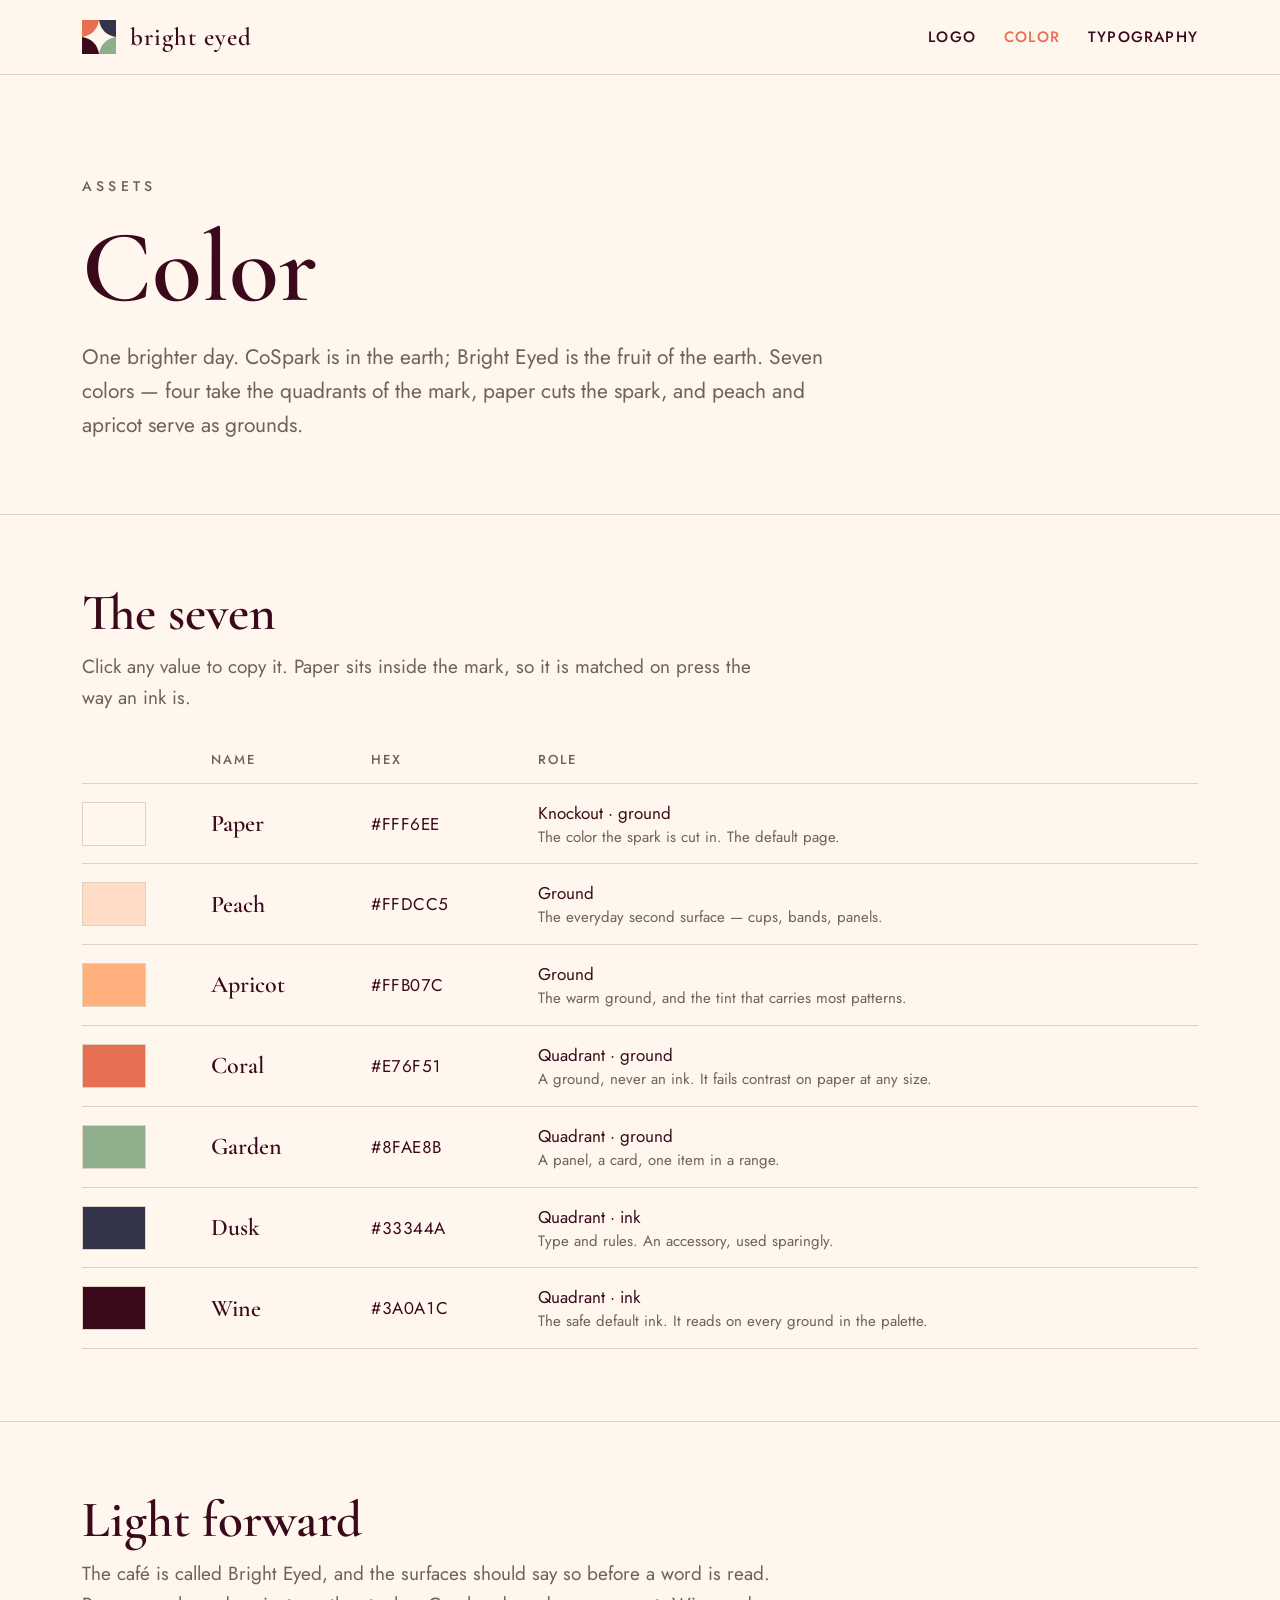
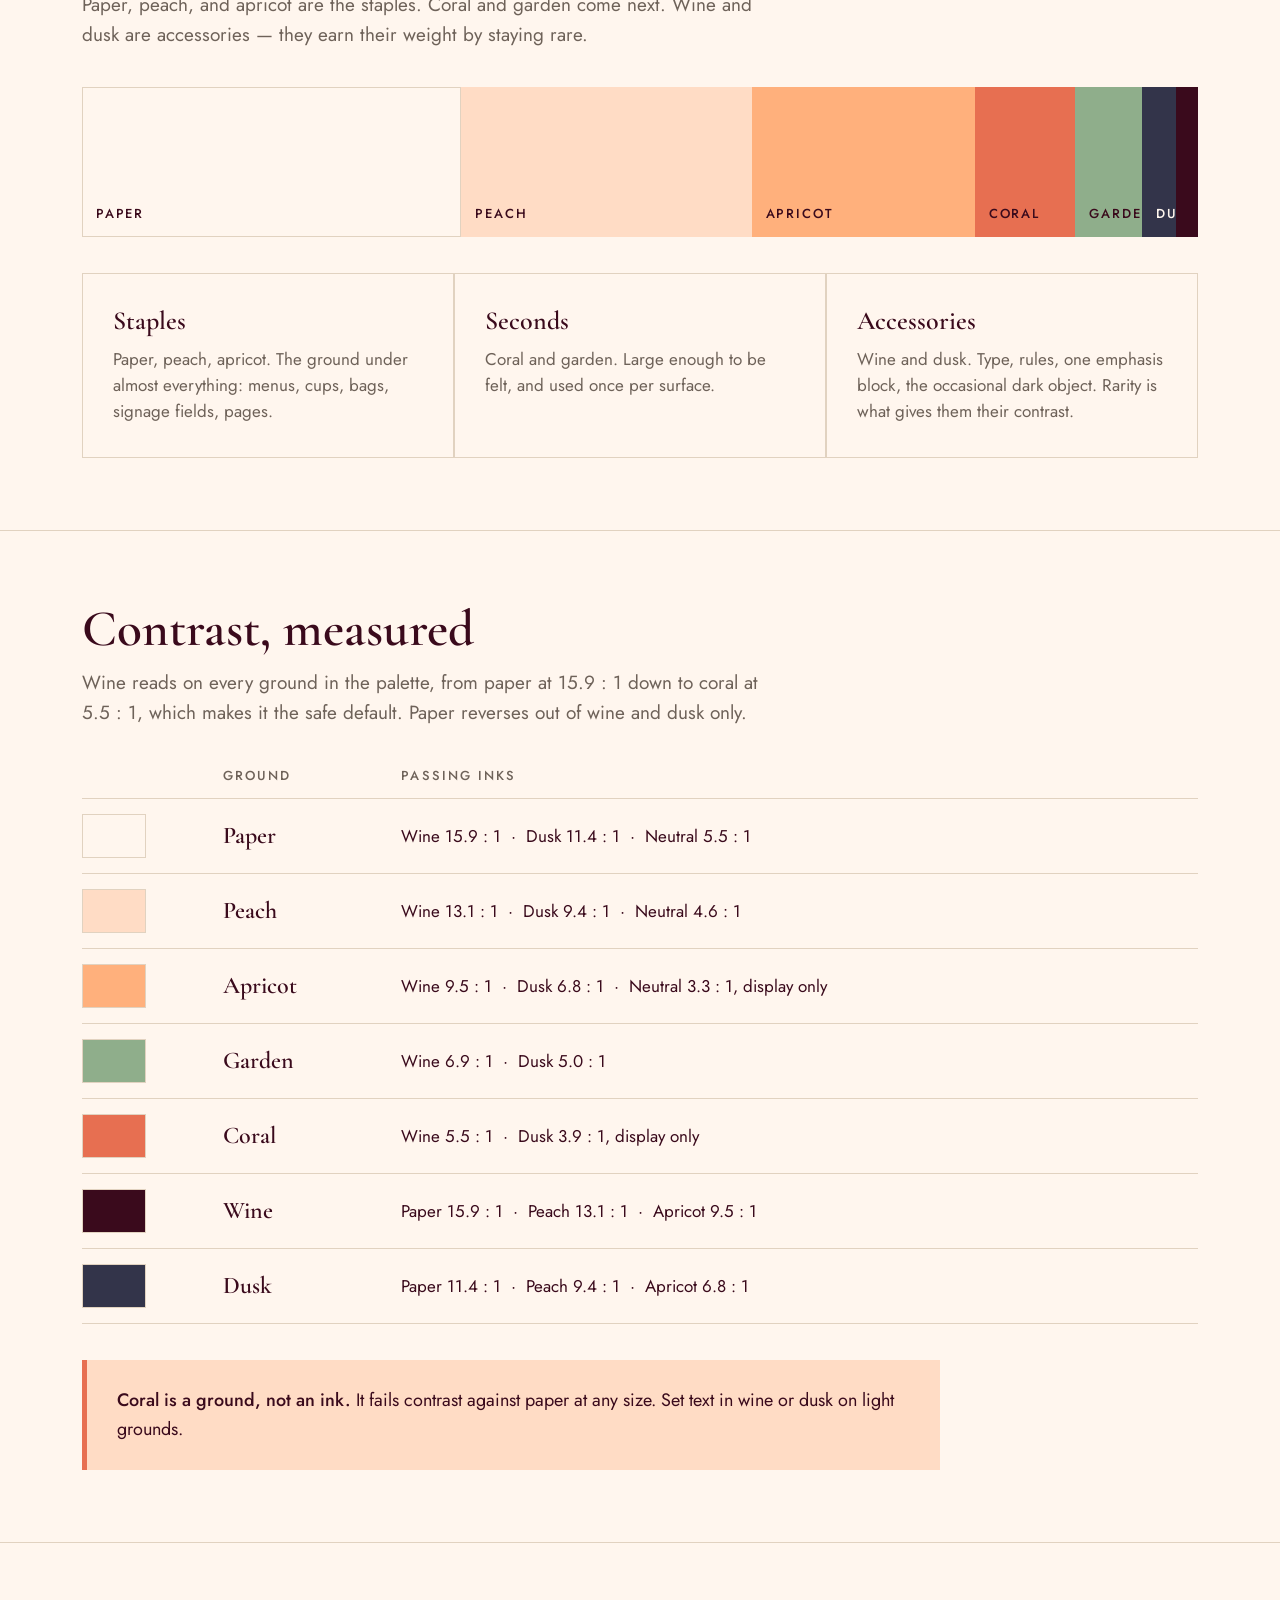
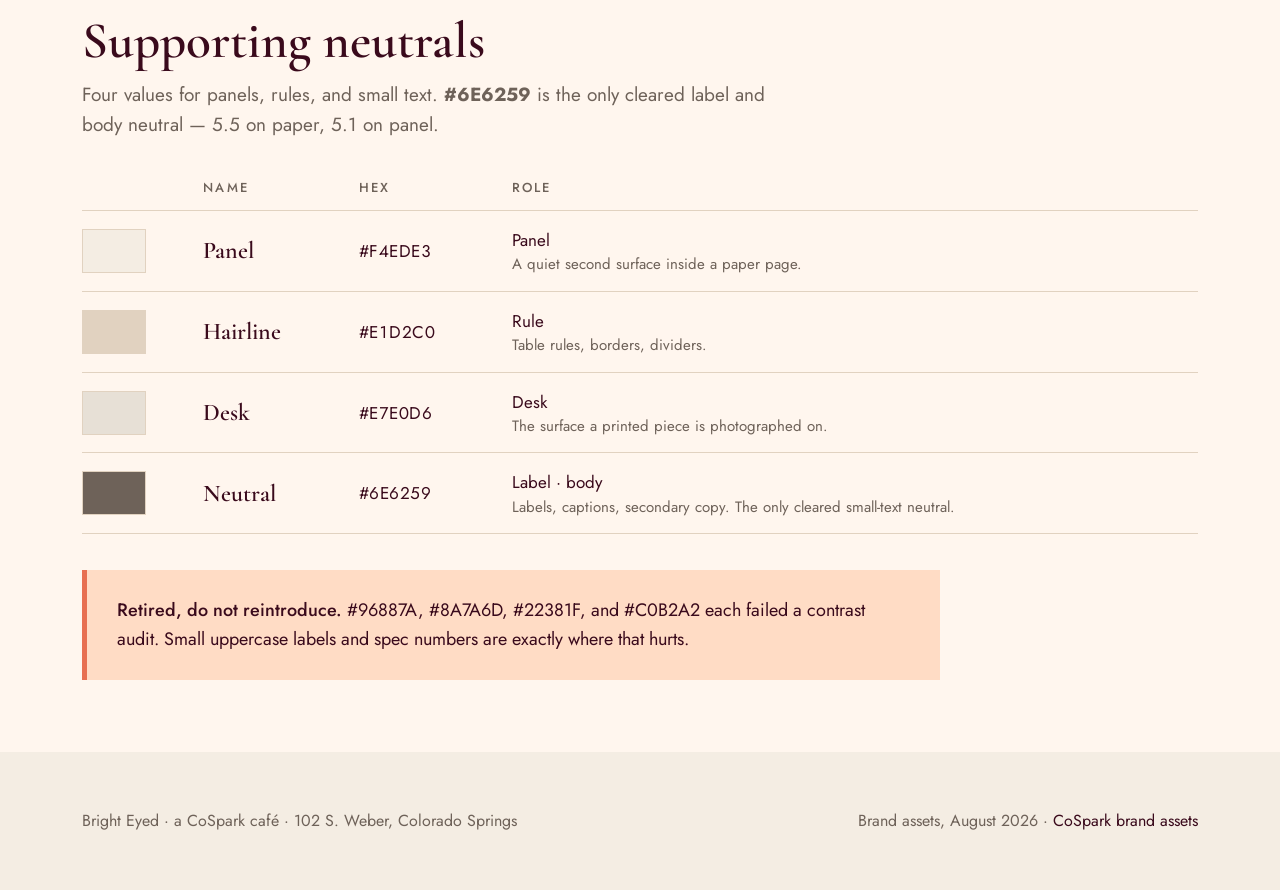
==== color/index.html @ a7de641e "BrightEyed Society brand asset site: logo, color, typography pages" ====
<!DOCTYPE html>
<html lang="en">
<head>
<meta charset="utf-8">
<meta name="viewport" content="width=device-width, initial-scale=1.0">
<title>Bright Eyed — Color</title>
<meta name="description" content="The Bright Eyed palette — seven colors with hex values, roles, and the contrast pairs that pass.">
<link rel="icon" href="../assets/logo/icon-fourcolor.svg" type="image/svg+xml">
<link rel="preconnect" href="https://fonts.googleapis.com">
<link rel="preconnect" href="https://fonts.gstatic.com" crossorigin>
<link rel="stylesheet" href="https://fonts.googleapis.com/css2?family=Cormorant+Garamond:wght@400;600&family=Jost:wght@300;400;500;600&display=swap">
<link rel="stylesheet" href="../style.css">
</head>
<body>
<header class="mast"><div class="wrap">
  <a class="home" href="../index.html"><svg class="tile" viewBox="0 0 300 300" aria-hidden="true"><rect width="150" height="150" fill="#E76F51"/><rect x="150" width="150" height="150" fill="#33344A"/><rect y="150" width="150" height="150" fill="#3A0A1C"/><rect x="150" y="150" width="150" height="150" fill="#8FAE8B"/><path d="M64 0 Q73.05 54.95 128 64 Q73.05 73.05 64 128 Q54.95 73.05 0 64 Q54.95 54.95 64 0 Z" transform="scale(2.34375)" fill="#FFF6EE"/></svg><span class="nm">bright eyed</span></a>
  <nav>
    <a href="../logo/index.html">Logo</a>
    <a href="../color/index.html" aria-current="page">Color</a>
    <a href="../typography/index.html">Typography</a>
  </nav>
</div></header>

<div class="hero"><div class="wrap">
  <span class="eyebrow">Assets</span>
  <h1>Color</h1>
  <p class="lede">One brighter day. CoSpark is in the earth; Bright Eyed is the fruit of the earth. Seven colors — four take the quadrants of the mark, paper cuts the spark, and peach and apricot serve as grounds.</p>
</div></div>

<section><div class="wrap">
  <h2>The seven</h2>
  <p class="sub">Click any value to copy it. Paper sits inside the mark, so it is matched on press the way an ink is.</p>
  <table>
    <thead><tr><th></th><th>Name</th><th>Hex</th><th>Role</th></tr></thead>
    <tbody>
    <tr>
      <td><div class="chip" style="background:#FFF6EE"></div></td>
      <td><span class="nm">Paper</span></td>
      <td><button class="hexbtn" data-hex="#FFF6EE">#FFF6EE</button></td>
      <td>Knockout · ground<small>The color the spark is cut in. The default page.</small></td>
    </tr>
    <tr>
      <td><div class="chip" style="background:#FFDCC5"></div></td>
      <td><span class="nm">Peach</span></td>
      <td><button class="hexbtn" data-hex="#FFDCC5">#FFDCC5</button></td>
      <td>Ground<small>The everyday second surface — cups, bands, panels.</small></td>
    </tr>
    <tr>
      <td><div class="chip" style="background:#FFB07C"></div></td>
      <td><span class="nm">Apricot</span></td>
      <td><button class="hexbtn" data-hex="#FFB07C">#FFB07C</button></td>
      <td>Ground<small>The warm ground, and the tint that carries most patterns.</small></td>
    </tr>
    <tr>
      <td><div class="chip" style="background:#E76F51"></div></td>
      <td><span class="nm">Coral</span></td>
      <td><button class="hexbtn" data-hex="#E76F51">#E76F51</button></td>
      <td>Quadrant · ground<small>A ground, never an ink. It fails contrast on paper at any size.</small></td>
    </tr>
    <tr>
      <td><div class="chip" style="background:#8FAE8B"></div></td>
      <td><span class="nm">Garden</span></td>
      <td><button class="hexbtn" data-hex="#8FAE8B">#8FAE8B</button></td>
      <td>Quadrant · ground<small>A panel, a card, one item in a range.</small></td>
    </tr>
    <tr>
      <td><div class="chip" style="background:#33344A"></div></td>
      <td><span class="nm">Dusk</span></td>
      <td><button class="hexbtn" data-hex="#33344A">#33344A</button></td>
      <td>Quadrant · ink<small>Type and rules. An accessory, used sparingly.</small></td>
    </tr>
    <tr>
      <td><div class="chip" style="background:#3A0A1C"></div></td>
      <td><span class="nm">Wine</span></td>
      <td><button class="hexbtn" data-hex="#3A0A1C">#3A0A1C</button></td>
      <td>Quadrant · ink<small>The safe default ink. It reads on every ground in the palette.</small></td>
    </tr>
    </tbody>
  </table>
</div></section>

<section><div class="wrap">
  <h2>Light forward</h2>
  <p class="sub">The café is called Bright Eyed, and the surfaces should say so before a word is read. Paper, peach, and apricot are the staples. Coral and garden come next. Wine and dusk are accessories — they earn their weight by staying rare.</p>
  <div class="band">
    <div style="background:#FFF6EE;box-shadow:inset 0 0 0 1px #E1D2C0;flex:34"><span>Paper</span></div>
    <div style="background:#FFDCC5;flex:26"><span>Peach</span></div>
    <div style="background:#FFB07C;flex:20"><span>Apricot</span></div>
    <div style="background:#E76F51;flex:9"><span>Coral</span></div>
    <div style="background:#8FAE8B;flex:6"><span>Garden</span></div>
    <div style="background:#33344A;flex:3"><span style="color:#FFF6EE">Dusk</span></div>
    <div style="background:#3A0A1C;flex:2"></div>
  </div>
  <div class="rules">
    <div><h4>Staples</h4><p>Paper, peach, apricot. The ground under almost everything: menus, cups, bags, signage fields, pages.</p></div>
    <div><h4>Seconds</h4><p>Coral and garden. Large enough to be felt, and used once per surface.</p></div>
    <div><h4>Accessories</h4><p>Wine and dusk. Type, rules, one emphasis block, the occasional dark object. Rarity is what gives them their contrast.</p></div>
  </div>
</div></section>

<section><div class="wrap">
  <h2>Contrast, measured</h2>
  <p class="sub">Wine reads on every ground in the palette, from paper at 15.9 : 1 down to coral at 5.5 : 1, which makes it the safe default. Paper reverses out of wine and dusk only.</p>
  <table>
    <thead><tr><th></th><th>Ground</th><th>Passing inks</th></tr></thead>
    <tbody>
    <tr>
      <td><div class="chip" style="background:#FFF6EE"></div></td>
      <td><span class="nm">Paper</span></td>
      <td>Wine 15.9 : 1 &nbsp;·&nbsp; Dusk 11.4 : 1 &nbsp;·&nbsp; Neutral 5.5 : 1</td>
    </tr>
    <tr>
      <td><div class="chip" style="background:#FFDCC5"></div></td>
      <td><span class="nm">Peach</span></td>
      <td>Wine 13.1 : 1 &nbsp;·&nbsp; Dusk 9.4 : 1 &nbsp;·&nbsp; Neutral 4.6 : 1</td>
    </tr>
    <tr>
      <td><div class="chip" style="background:#FFB07C"></div></td>
      <td><span class="nm">Apricot</span></td>
      <td>Wine 9.5 : 1 &nbsp;·&nbsp; Dusk 6.8 : 1 &nbsp;·&nbsp; Neutral 3.3 : 1, display only</td>
    </tr>
    <tr>
      <td><div class="chip" style="background:#8FAE8B"></div></td>
      <td><span class="nm">Garden</span></td>
      <td>Wine 6.9 : 1 &nbsp;·&nbsp; Dusk 5.0 : 1</td>
    </tr>
    <tr>
      <td><div class="chip" style="background:#E76F51"></div></td>
      <td><span class="nm">Coral</span></td>
      <td>Wine 5.5 : 1 &nbsp;·&nbsp; Dusk 3.9 : 1, display only</td>
    </tr>
    <tr>
      <td><div class="chip" style="background:#3A0A1C"></div></td>
      <td><span class="nm">Wine</span></td>
      <td>Paper 15.9 : 1 &nbsp;·&nbsp; Peach 13.1 : 1 &nbsp;·&nbsp; Apricot 9.5 : 1</td>
    </tr>
    <tr>
      <td><div class="chip" style="background:#33344A"></div></td>
      <td><span class="nm">Dusk</span></td>
      <td>Paper 11.4 : 1 &nbsp;·&nbsp; Peach 9.4 : 1 &nbsp;·&nbsp; Apricot 6.8 : 1</td>
    </tr>
    </tbody>
  </table>
  <div class="note"><b>Coral is a ground, not an ink.</b> It fails contrast against paper at any size. Set text in wine or dusk on light grounds.</div>
</div></section>

<section><div class="wrap">
  <h2>Supporting neutrals</h2>
  <p class="sub">Four values for panels, rules, and small text. <b>#6E6259</b> is the only cleared label and body neutral — 5.5 on paper, 5.1 on panel.</p>
  <table>
    <thead><tr><th></th><th>Name</th><th>Hex</th><th>Role</th></tr></thead>
    <tbody>
    <tr>
      <td><div class="chip" style="background:#F4EDE3"></div></td>
      <td><span class="nm">Panel</span></td>
      <td><button class="hexbtn" data-hex="#F4EDE3">#F4EDE3</button></td>
      <td>Panel<small>A quiet second surface inside a paper page.</small></td>
    </tr>
    <tr>
      <td><div class="chip" style="background:#E1D2C0"></div></td>
      <td><span class="nm">Hairline</span></td>
      <td><button class="hexbtn" data-hex="#E1D2C0">#E1D2C0</button></td>
      <td>Rule<small>Table rules, borders, dividers.</small></td>
    </tr>
    <tr>
      <td><div class="chip" style="background:#E7E0D6"></div></td>
      <td><span class="nm">Desk</span></td>
      <td><button class="hexbtn" data-hex="#E7E0D6">#E7E0D6</button></td>
      <td>Desk<small>The surface a printed piece is photographed on.</small></td>
    </tr>
    <tr>
      <td><div class="chip" style="background:#6E6259"></div></td>
      <td><span class="nm">Neutral</span></td>
      <td><button class="hexbtn" data-hex="#6E6259">#6E6259</button></td>
      <td>Label · body<small>Labels, captions, secondary copy. The only cleared small-text neutral.</small></td>
    </tr>
    </tbody>
  </table>
  <div class="note"><b>Retired, do not reintroduce.</b> #96887A, #8A7A6D, #22381F, and #C0B2A2 each failed a contrast audit. Small uppercase labels and spec numbers are exactly where that hurts.</div>
</div></section>

<footer><div class="wrap">
  <span>Bright Eyed · a CoSpark café · 102 S. Weber, Colorado Springs</span>
  <span>Brand assets, August 2026 · <a href="https://cospark.farkas.design/">CoSpark brand assets</a></span>
</div></footer>
<script>
document.querySelectorAll('.hexbtn').forEach(function(b){
  b.addEventListener('click', function(){
    navigator.clipboard.writeText(b.dataset.hex).then(function(){
      b.classList.add('copied');
      setTimeout(function(){ b.classList.remove('copied'); }, 1400);
    });
  });
});
</script>
</body>
</html>
---- style.css ----
/* Bright Eyed — brand asset library */
:root{
  --paper:#FFF6EE; --peach:#FFDCC5; --apricot:#FFB07C;
  --coral:#E76F51; --garden:#8FAE8B; --dusk:#33344A; --wine:#3A0A1C;
  --panel:#F4EDE3; --hairline:#E1D2C0; --desk:#E7E0D6; --label:#6E6259;
  --serif:'Cormorant Garamond',Georgia,serif;
  --sans:'Jost',system-ui,sans-serif;
  --unit:16px;
}
*{box-sizing:border-box}
html{-webkit-text-size-adjust:100%}
body{margin:0;background:var(--paper);color:var(--wine);font-family:var(--sans);font-weight:400;font-size:17px;line-height:1.65;-webkit-font-smoothing:antialiased}
a{color:var(--wine);text-decoration:none}
a:hover{color:var(--coral)}
img{display:block;max-width:100%}
.wrap{max-width:1180px;margin:0 auto;padding:0 32px}

/* masthead */
.mast{border-bottom:1px solid var(--hairline);background:var(--paper);position:sticky;top:0;z-index:10}
.mast .wrap{display:flex;align-items:center;justify-content:space-between;gap:24px;padding-top:20px;padding-bottom:20px}
.mast a.home{display:flex;align-items:center;gap:14px}
.mast .tile{width:34px;height:34px;flex:none}
.mast .nm{font-family:var(--serif);font-weight:600;font-size:25px;letter-spacing:.04em;line-height:1}
.mast nav{display:flex;gap:28px;font-size:15px;font-weight:500;letter-spacing:.08em;text-transform:uppercase}
.mast nav a[aria-current]{color:var(--coral)}

/* hero */
.hero{padding:96px 0 72px;border-bottom:1px solid var(--hairline)}
.eyebrow{font-size:14px;font-weight:500;letter-spacing:.3em;text-transform:uppercase;color:var(--label)}
h1{font-family:var(--serif);font-weight:600;font-size:clamp(52px,8vw,104px);line-height:.98;margin:18px 0 0;text-wrap:pretty}
.lede{font-size:21px;line-height:1.6;max-width:60ch;margin:24px 0 0;color:var(--label);text-wrap:pretty}

/* section */
section{padding:72px 0;border-bottom:1px solid var(--hairline)}
section:last-of-type{border-bottom:0}
h2{font-family:var(--serif);font-weight:600;font-size:clamp(34px,4vw,52px);line-height:1.04;margin:0}
h3{font-family:var(--serif);font-weight:600;font-size:28px;line-height:1.15;margin:0}
.sub{font-size:19px;line-height:1.6;color:var(--label);max-width:64ch;margin:12px 0 0;text-wrap:pretty}
.rule{height:1px;background:var(--hairline);margin:0}

/* index cards */
.cards{display:grid;grid-template-columns:repeat(auto-fill,minmax(272px,1fr));gap:2px;background:var(--hairline);border:1px solid var(--hairline);margin-top:40px}
.card{background:var(--paper);padding:38px 34px;display:flex;flex-direction:column;gap:10px;min-height:210px;transition:background .12s}
.card:hover{background:var(--panel)}
.card .k{font-family:var(--serif);font-size:30px;font-weight:600;line-height:1}
.card p{margin:0;font-size:17px;color:var(--label);line-height:1.55}
.card .go{margin-top:auto;font-size:14px;font-weight:500;letter-spacing:.16em;text-transform:uppercase;color:var(--coral)}
.card.soon{color:var(--label)}
.card.soon .k{color:var(--label)}
.card.soon .go{color:var(--label)}

/* asset rows */
.assets{display:grid;grid-template-columns:repeat(auto-fill,minmax(250px,1fr));gap:28px;margin-top:36px}
.asset figure{margin:0}
.asset .stage{border:1px solid var(--hairline);aspect-ratio:4/3;display:flex;align-items:center;justify-content:center;padding:26px}
.asset .stage img{max-height:100%;width:auto}
.asset .stage.on-dark{background:var(--wine);border-color:var(--wine)}
.asset .stage.on-peach{background:var(--peach);border-color:var(--peach)}
.asset .cap{display:flex;align-items:baseline;justify-content:space-between;gap:16px;margin-top:14px}
.asset .cap b{font-weight:500;font-size:17px}
.asset .dl{display:flex;gap:10px;font-size:13px;font-weight:500;letter-spacing:.1em;text-transform:uppercase}
.asset .dl a{border:1px solid var(--hairline);padding:5px 11px}
.asset .dl a:hover{border-color:var(--coral);color:var(--coral)}

/* colour table */
table{width:100%;border-collapse:collapse;margin-top:36px;font-size:17px}
th{text-align:left;font-size:13px;font-weight:500;letter-spacing:.16em;text-transform:uppercase;color:var(--label);padding:0 0 12px;border-bottom:1px solid var(--hairline);white-space:nowrap}
td{padding:15px 0;border-bottom:1px solid var(--hairline);vertical-align:middle}
td+td,th+th{padding-left:24px}
.chip{width:64px;height:44px;border:1px solid var(--hairline);flex:none}
.hexbtn{font:inherit;font-variant-numeric:tabular-nums;background:none;border:0;padding:0;color:inherit;cursor:pointer;letter-spacing:.03em}
.hexbtn:hover{color:var(--coral)}
.hexbtn.copied::after{content:' copied';font-size:12px;letter-spacing:.16em;text-transform:uppercase;color:var(--garden)}
td .nm{font-family:var(--serif);font-size:24px;font-weight:600}
td small{display:block;font-size:15px;color:var(--label);line-height:1.45}

/* swatch band */
.band{display:flex;height:150px;margin-top:36px}
.band div{flex:1;position:relative}
.band span{position:absolute;left:14px;bottom:12px;font-size:13px;font-weight:500;letter-spacing:.14em;text-transform:uppercase}

/* rules list */
.rules{display:grid;grid-template-columns:repeat(auto-fill,minmax(300px,1fr));gap:2px;background:var(--hairline);border:1px solid var(--hairline);margin-top:36px}
.rules div{background:var(--paper);padding:32px 30px}
.rules h4{font-family:var(--serif);font-size:26px;font-weight:600;margin:0 0 10px;line-height:1.15}
.rules p{margin:0;font-size:17px;color:var(--label);line-height:1.55}

/* type specimens */
.spec{border:1px solid var(--hairline);padding:44px 40px;margin-top:36px}
.spec .glyphs{font-family:var(--serif);font-size:38px;font-weight:600;line-height:1.35;word-spacing:.05em}
.spec .glyphs.sans{font-family:var(--sans);font-size:31px;font-weight:400}
.scale{margin-top:36px}
.scale .row{display:grid;grid-template-columns:1fr 210px;gap:28px;align-items:baseline;padding:22px 0;border-bottom:1px solid var(--hairline)}
.scale .row:last-child{border-bottom:0}
.scale .meta{font-size:15px;color:var(--label);line-height:1.5}
code,pre{font-family:ui-monospace,Menlo,monospace;font-size:15px}
pre{background:var(--panel);padding:24px 26px;overflow-x:auto;margin:18px 0 0;line-height:1.6}
.note{background:var(--peach);border-left:5px solid var(--coral);padding:26px 30px;margin-top:36px;font-size:18px;line-height:1.6;color:var(--wine);max-width:78ch}
.note b{font-weight:500}

footer{background:var(--panel);padding:56px 0;font-size:16px;color:var(--label)}
footer .wrap{display:flex;flex-wrap:wrap;gap:20px;justify-content:space-between}
@media (max-width:720px){
  .mast .wrap{flex-direction:column;align-items:flex-start}
  .scale .row{grid-template-columns:1fr}
  .band{height:auto;flex-direction:column}
  .band div{height:64px}
}
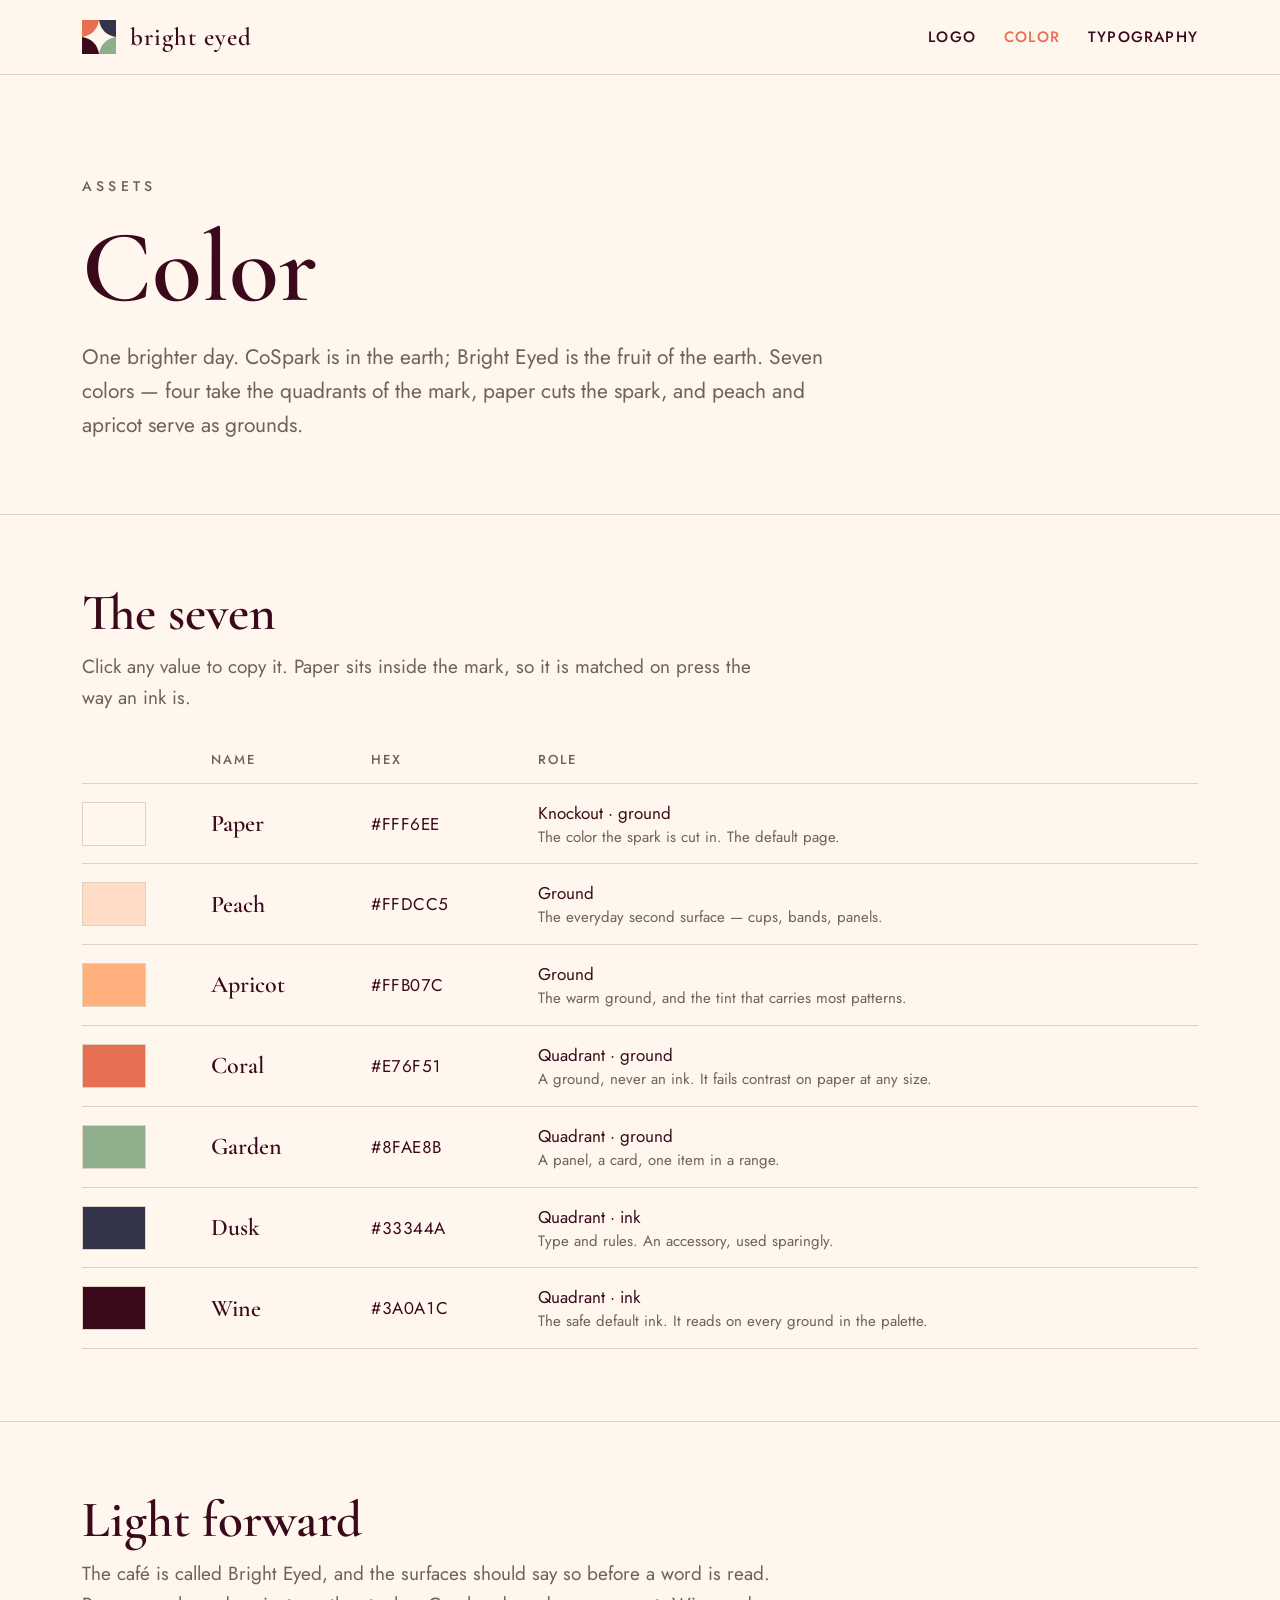
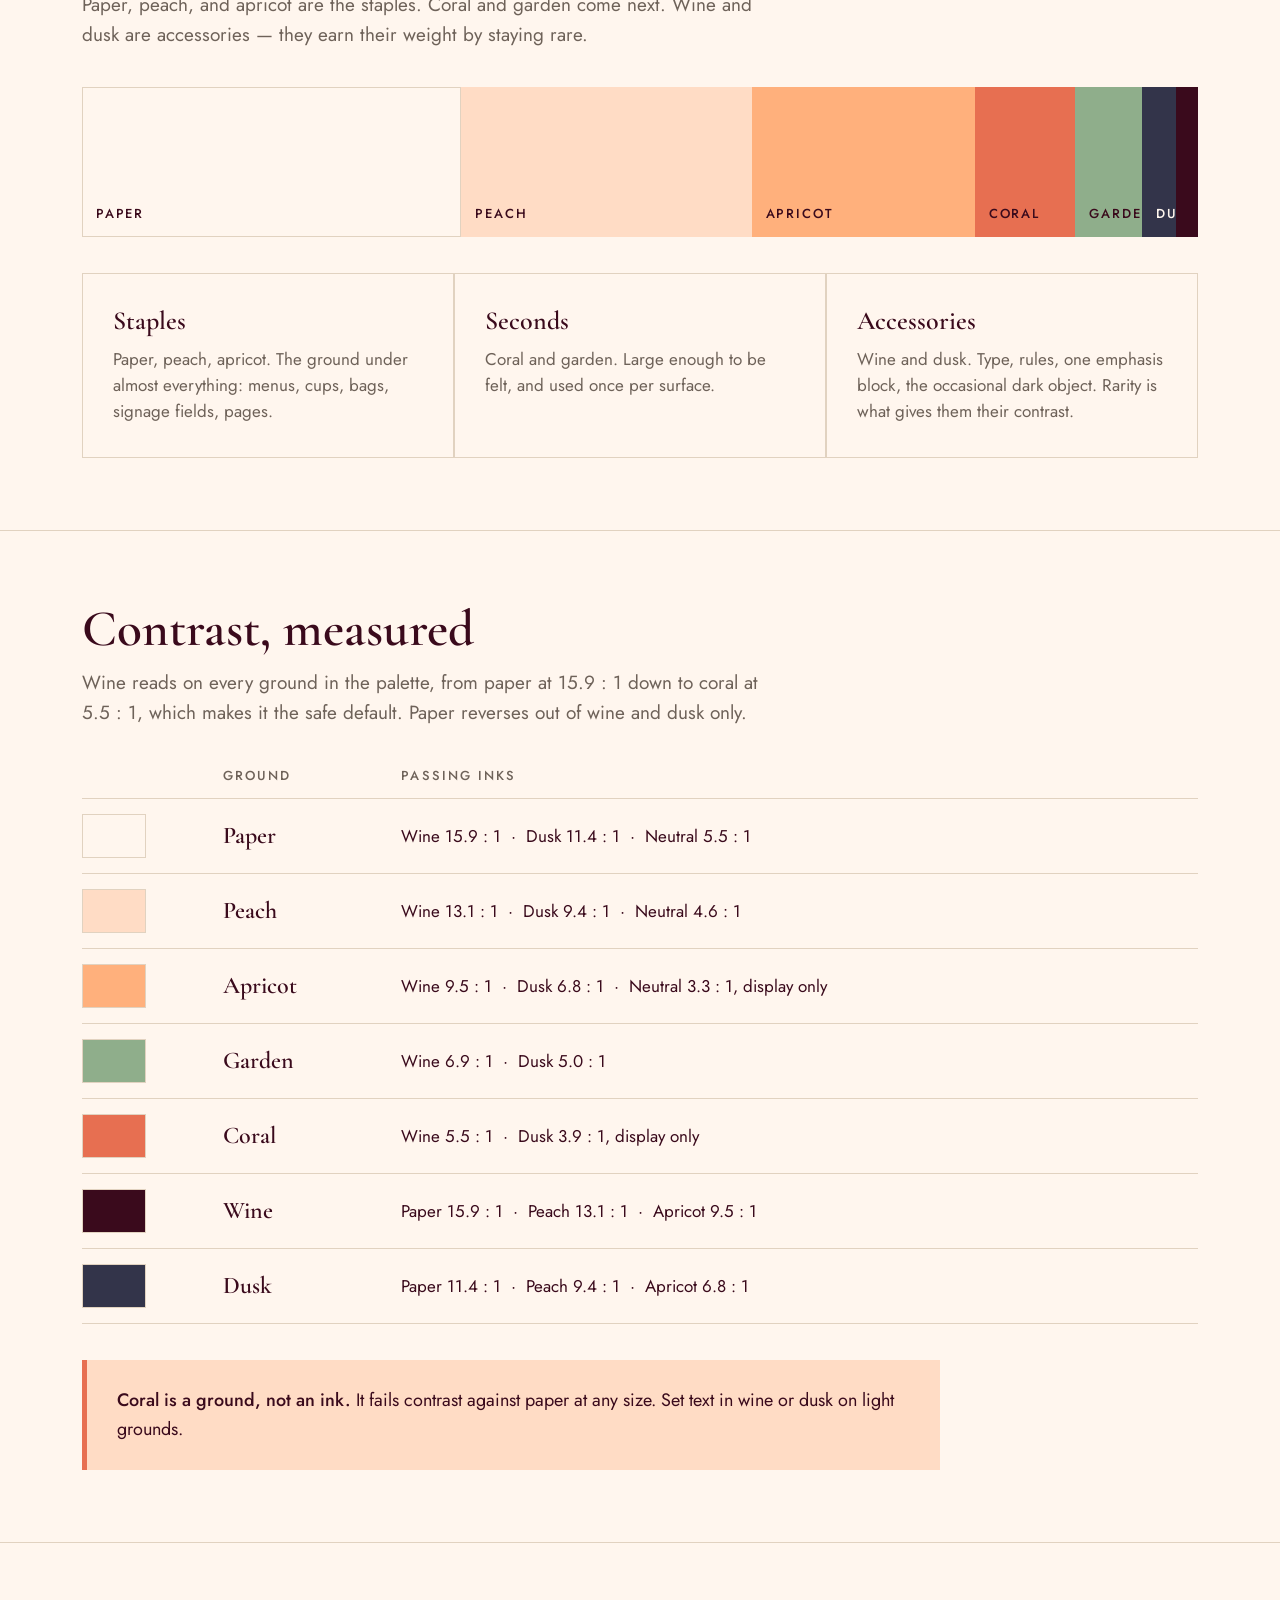
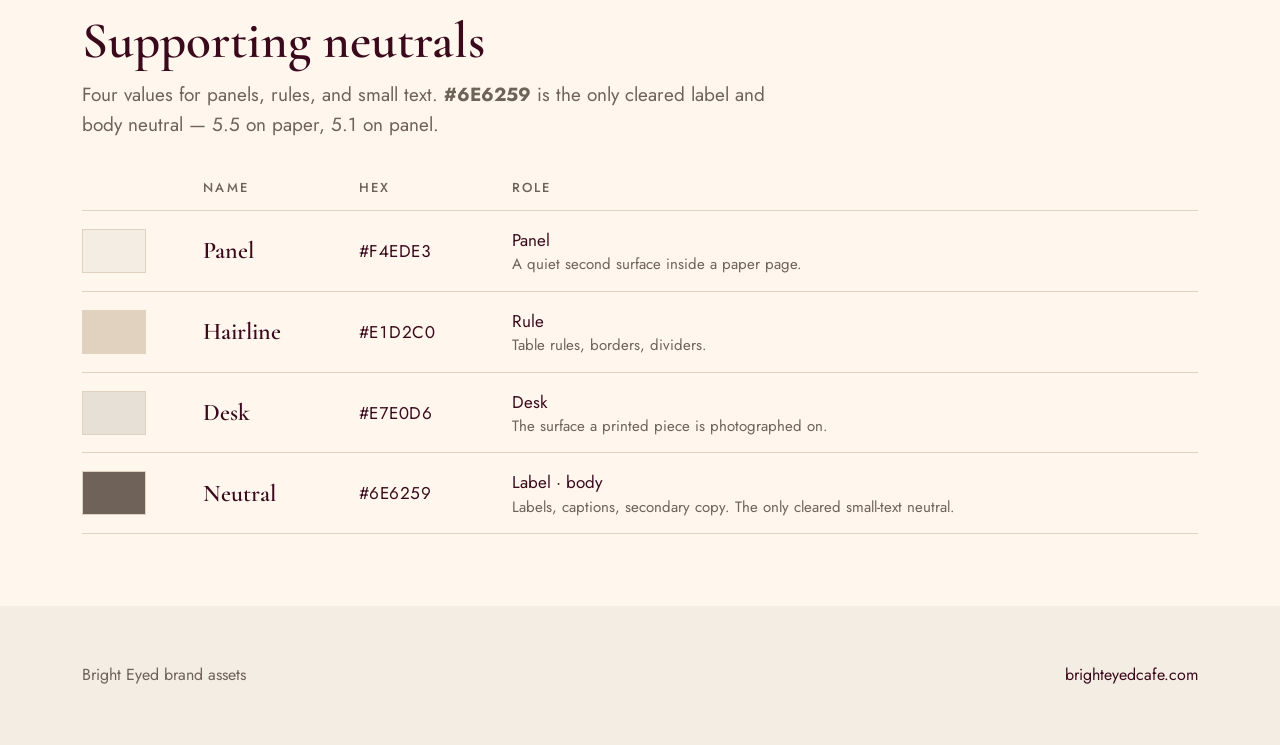
==== commit 0ebd75a9: "Design iteration 2: add pattern library and style tile, refresh logo/color/typography and assets" ====
--- a/color/index.html
+++ b/color/index.html
@@ -176,12 +176,11 @@
     </tr>
     </tbody>
   </table>
-  <div class="note"><b>Retired, do not reintroduce.</b> #96887A, #8A7A6D, #22381F, and #C0B2A2 each failed a contrast audit. Small uppercase labels and spec numbers are exactly where that hurts.</div>
 </div></section>
 
 <footer><div class="wrap">
-  <span>Bright Eyed · a CoSpark café · 102 S. Weber, Colorado Springs</span>
-  <span>Brand assets, August 2026 · <a href="https://cospark.farkas.design/">CoSpark brand assets</a></span>
+  <span>Bright Eyed brand assets</span>
+  <span><a href="https://brighteyedcafe.com">brighteyedcafe.com</a></span>
 </div></footer>
 <script>
 document.querySelectorAll('.hexbtn').forEach(function(b){
--- a/style.css
+++ b/style.css
@@ -50,11 +50,14 @@
 .card.soon .go{color:var(--label)}
 
 /* asset rows */
-.assets{display:grid;grid-template-columns:repeat(auto-fill,minmax(250px,1fr));gap:28px;margin-top:36px}
+.assets{display:grid;grid-template-columns:repeat(3,minmax(0,1fr));gap:28px 28px;margin-top:36px}
+@media (max-width:820px){.assets{grid-template-columns:repeat(2,minmax(0,1fr))}.assets > *{grid-column:auto!important}}
+@media (max-width:520px){.assets{grid-template-columns:1fr}}
 .asset figure{margin:0}
 .asset .stage{border:1px solid var(--hairline);aspect-ratio:4/3;display:flex;align-items:center;justify-content:center;padding:26px}
 .asset .stage img{max-height:100%;width:auto}
 .asset .stage.on-dark{background:var(--wine);border-color:var(--wine)}
+.asset .stage.on-dusk{background:var(--dusk);border-color:var(--dusk)}
 .asset .stage.on-peach{background:var(--peach);border-color:var(--peach)}
 .asset .cap{display:flex;align-items:baseline;justify-content:space-between;gap:16px;margin-top:14px}
 .asset .cap b{font-weight:500;font-size:17px}
@@ -106,3 +109,50 @@
   .band{height:auto;flex-direction:column}
   .band div{height:64px}
 }
+
+/* ── pattern library ─────────────────────────────── */
+.patterns{display:grid;grid-template-columns:repeat(auto-fill,minmax(300px,1fr));gap:32px;margin-top:36px}
+.pat figure{margin:0}
+.pat .field{aspect-ratio:1;border:1px solid var(--hairline);background-repeat:repeat;background-position:0 0}
+.pat .cap{display:block;margin-top:16px}
+.pat .cap b{display:block;font-family:var(--serif);font-size:25px;font-weight:600;line-height:1.15}
+.pat .cap p{margin:6px 0 0;font-size:16px;line-height:1.5;color:var(--label)}
+.pat .spec{border:0;padding:0;margin:12px 0 0;display:flex;flex-wrap:wrap;gap:10px 18px;font-size:14px;color:var(--label);letter-spacing:.02em}
+.pat .spec b{display:inline;font-family:var(--sans);font-size:14px;font-weight:500;color:var(--wine)}
+.pat .dl{display:flex;gap:10px;font-size:13px;font-weight:500;letter-spacing:.1em;text-transform:uppercase;margin-top:14px}
+.pat .dl a{border:1px solid var(--hairline);padding:5px 11px}
+.pat .dl a:hover{border-color:var(--coral);color:var(--coral)}
+.points{display:flex;flex-wrap:wrap;align-items:center;gap:34px;margin-top:32px}
+.points a{display:flex;flex-direction:column;align-items:center;gap:12px;font-size:14px;letter-spacing:.1em;text-transform:uppercase;color:var(--label)}
+.points img{width:44px;height:44px}
+.points a:hover{color:var(--coral)}
+
+/* ── style tile ──────────────────────────────────── */
+.tilegrid{display:grid;grid-template-columns:repeat(12,1fr);gap:2px;background:var(--hairline);border:1px solid var(--hairline);margin-top:40px}
+.tilegrid > *{background:var(--paper);padding:34px 32px;display:flex;flex-direction:column;justify-content:center;min-height:200px}
+.st-mark{grid-column:span 5;align-items:center;background:var(--peach)!important}
+.st-mark img{width:min(240px,72%)}
+.st-say{grid-column:span 7;gap:16px}
+.st-say .big{font-family:var(--serif);font-size:clamp(32px,3.4vw,46px);font-weight:600;line-height:1.12;text-wrap:pretty}
+.st-say p{margin:0;font-size:17px;color:var(--label);line-height:1.55}
+.st-pal{grid-column:span 12;padding:0!important;min-height:0!important;display:block!important}
+.st-pal .band{margin:0;height:112px}
+.st-legend{display:flex;flex-wrap:wrap;gap:10px 30px;margin:0;padding:18px 32px 22px;list-style:none;border-top:1px solid var(--hairline);font-size:15px;color:var(--label)}
+.st-legend li{display:flex;align-items:center;gap:9px;white-space:nowrap}
+.st-legend i{width:15px;height:15px;flex:none}
+.st-legend b{font-weight:400;font-variant-numeric:tabular-nums;letter-spacing:.03em;color:var(--wine)}
+.st-type{grid-column:span 6;gap:14px}
+.st-type .a{font-family:var(--serif);font-size:52px;font-weight:600;line-height:1}
+.st-type .b{font-size:20px;font-weight:400;line-height:1.5}
+.st-type .m{font-size:14px;letter-spacing:.16em;text-transform:uppercase;color:var(--label)}
+.st-pat{grid-column:span 6;padding:0!important;min-height:0!important}
+.st-pat .field{height:100%;min-height:240px;background-repeat:repeat}
+.st-voice{grid-column:span 4;gap:12px}
+.st-voice h4{font-family:var(--serif);font-size:24px;font-weight:600;margin:0}
+.st-voice p{margin:0;font-size:16px;color:var(--label);line-height:1.55}
+.st-quote{grid-column:span 8;background:var(--wine)!important;color:var(--paper);justify-content:space-between}
+.st-quote .q{font-family:var(--serif);font-size:clamp(30px,3.2vw,44px);font-weight:600;line-height:1.15}
+.st-quote .w{font-size:15px;letter-spacing:.2em;text-transform:uppercase;color:var(--apricot);margin-top:22px}
+@media (max-width:860px){
+  .tilegrid > *{grid-column:span 12!important}
+}
